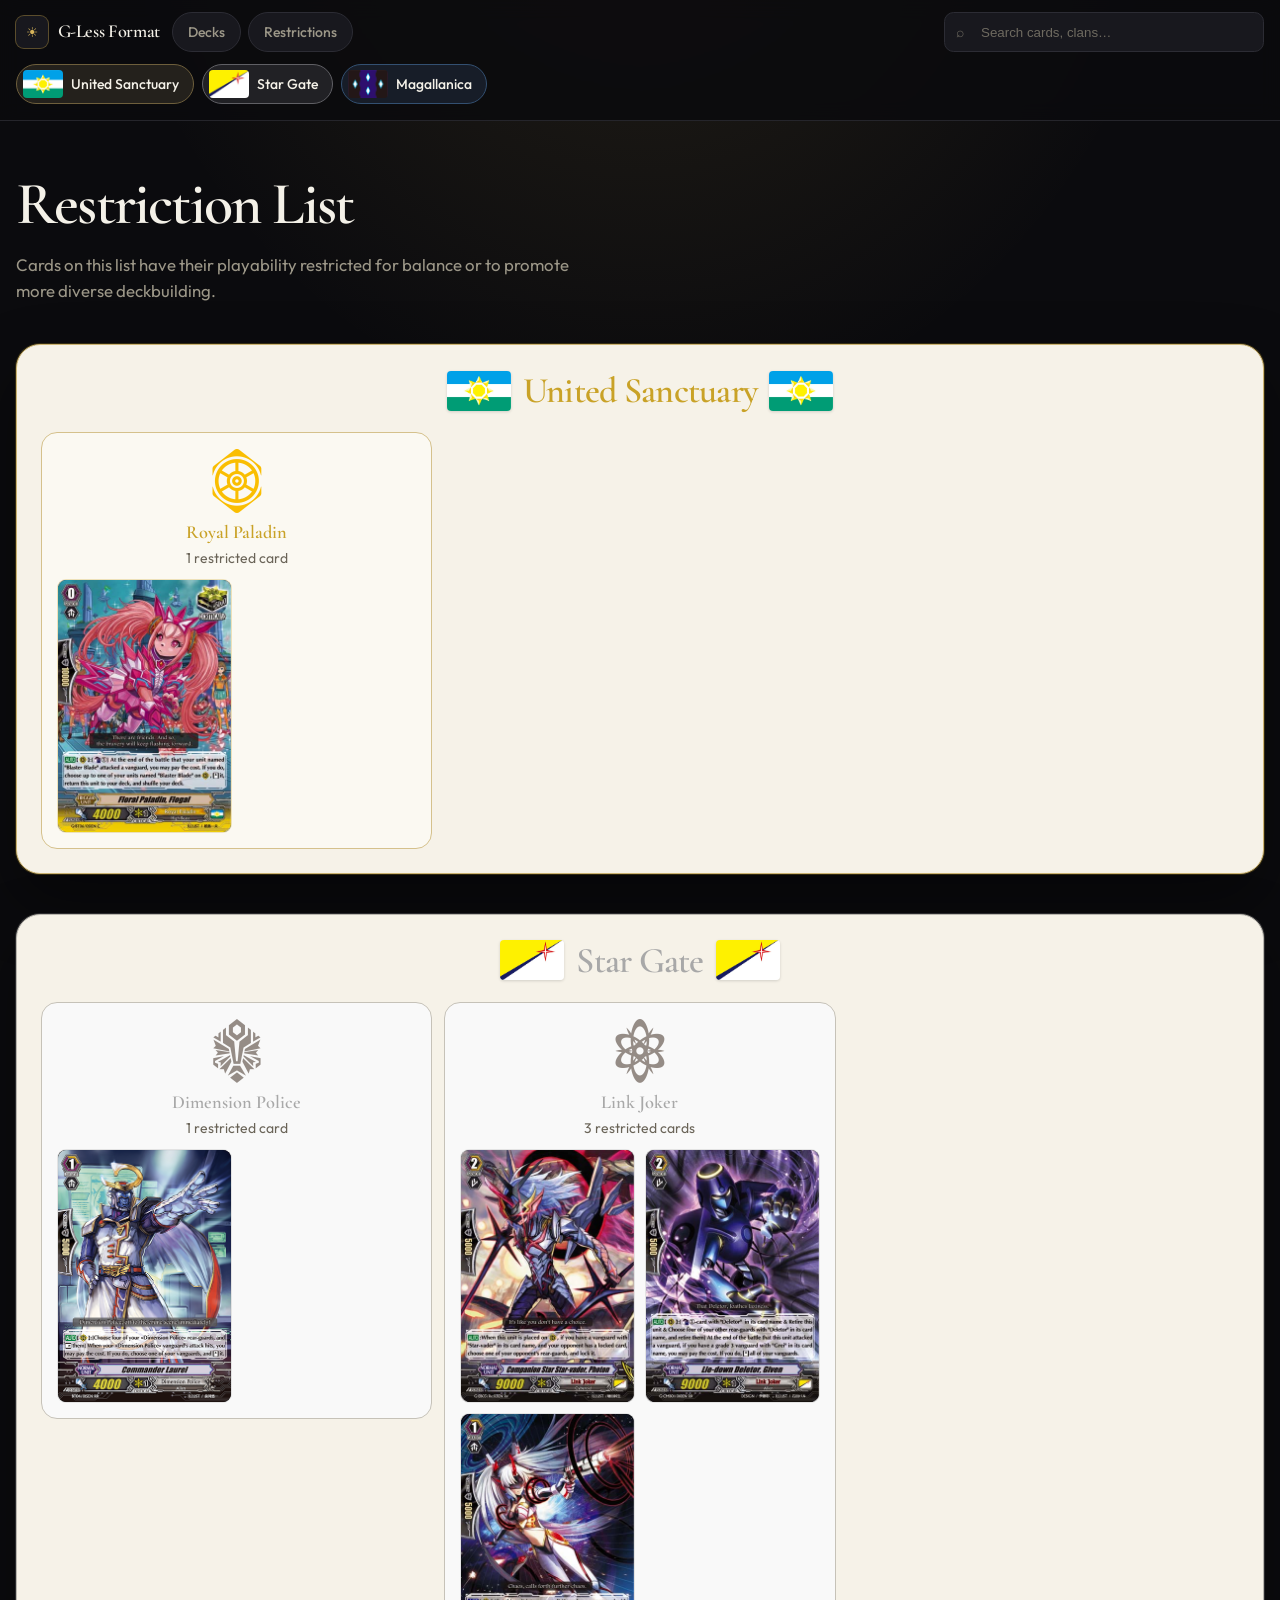
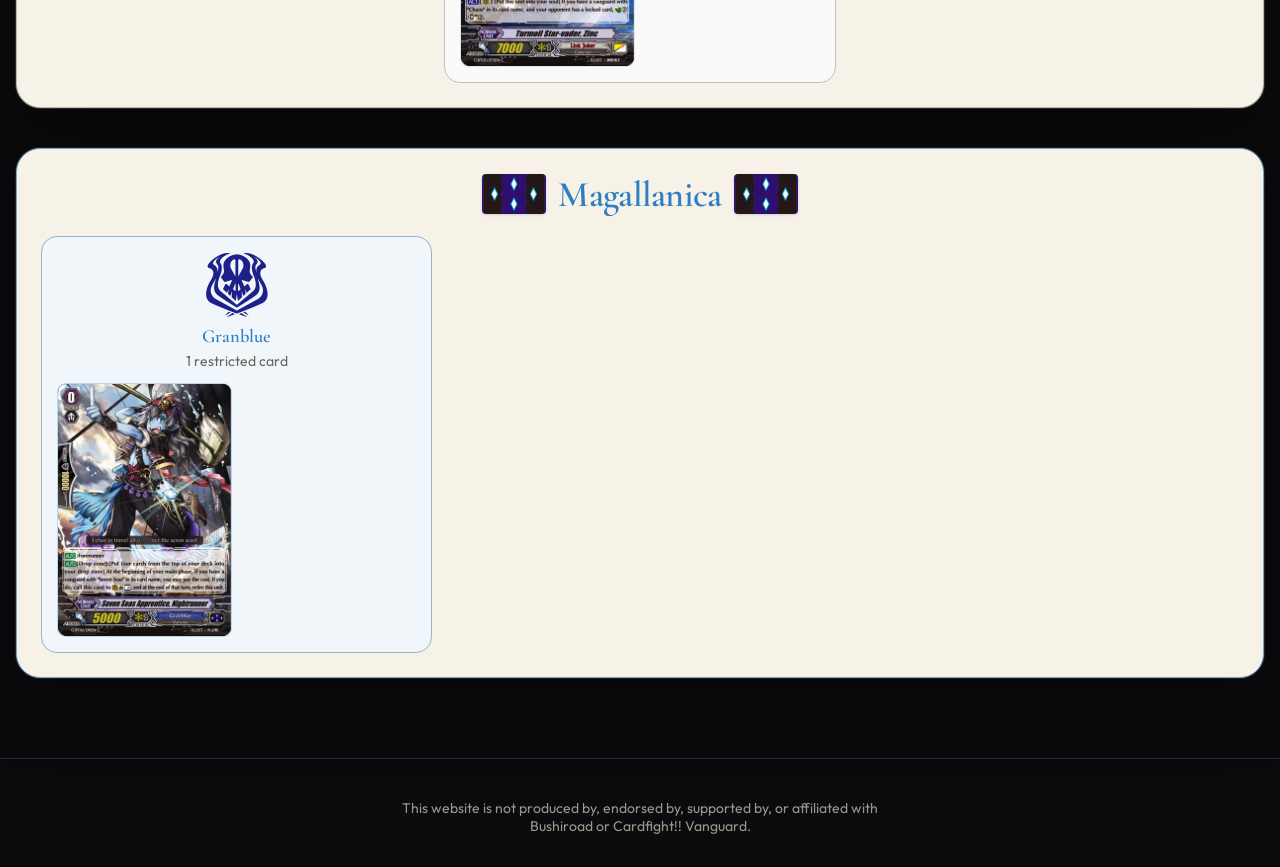
==== restrictions.html @ 9d72dbf8 "Banlist" ====
<!DOCTYPE html>
<html lang="en">
<head>
  <meta charset="utf-8" />
  <meta name="viewport" content="width=device-width, initial-scale=1" />
  <title>Restriction List · G-Less Format</title>
  <meta name="description" content="Cards on this list have their playability restricted for balance or to promote more diverse deckbuilding." />
  <link rel="preconnect" href="https://fonts.googleapis.com" />
  <link rel="preconnect" href="https://fonts.gstatic.com" crossorigin />
  <link href="https://fonts.googleapis.com/css2?family=Cormorant+Garamond:wght@500;600;700&family=Outfit:wght@400;500;600&display=swap" rel="stylesheet" />
  <link rel="stylesheet" href="styles.css" />
</head>
<body data-page="restrictions">
  <a class="sr-only" href="#catalog">Skip to restriction list</a>

  <header class="site-header">
    <div class="header-inner">
      <div class="header-top">
        <a class="brand" href="index.html">
          <span class="brand-mark" aria-hidden="true">☀</span>
          <span>
            <span class="brand-title">G-Less Format</span>
          </span>
        </a>
        <nav class="page-nav" aria-label="Site">
          <a class="page-link" href="index.html" data-active="false">Decks</a>
          <a class="page-link" href="restrictions.html" data-active="true">Restrictions</a>
        </nav>
        <label class="search-wrap">
          <span class="sr-only">Search cards</span>
          <span class="search-icon" aria-hidden="true">⌕</span>
          <input id="search" type="search" placeholder="Search cards, clans…" autocomplete="off" />
          <button type="button" id="search-clear" class="search-clear" aria-label="Clear search">×</button>
        </label>
      </div>
      <nav class="nation-nav" aria-label="Nations">
        <a class="nation-chip" href="#united-sanctuary" data-nation="united-sanctuary" data-active="false"><img src="art/nations/united-sanctuary.png" alt="" /><span>United Sanctuary</span></a>
        <a class="nation-chip" href="#star-gate" data-nation="star-gate" data-active="false"><img src="art/nations/star-gate.png" alt="" /><span>Star Gate</span></a>
        <a class="nation-chip" href="#magallanica" data-nation="magallanica" data-active="false"><img src="art/nations/magallanica.png" alt="" /><span>Magallanica</span></a>
      </nav>
    </div>
  </header>

  <main>
    <section class="hero" id="hero">
      <h1 id="top">Restriction List</h1>
      <p class="hero-lead">
        Cards on this list have their playability restricted for balance or to promote more diverse deckbuilding.
      </p>
    </section>

    <div class="catalog" id="catalog">
      <p id="search-status" class="search-status" aria-live="polite"></p>
      <div id="empty-state" class="empty">
        <h2>No matching cards</h2>
        <p>Try another name, clan, or restriction.</p>
        <button type="button" id="reset-search">Reset search</button>
      </div>

      <!-- ========== United Sanctuary ========== -->
      <section class="nation-page" id="united-sanctuary" data-nation="united-sanctuary">
        <header class="nation-heading">
          <img src="art/nations/united-sanctuary.png" alt="" />
          <h2>United Sanctuary</h2>
          <img src="art/nations/united-sanctuary.png" alt="" />
        </header>
        <div class="clan-grid">
          <article class="clan" data-clan="royal-paladin">
            <div class="clan-head">
              <img src="art/emblems/royal-paladin.png" alt="" />
              <h3>Royal Paladin</h3>
              <p>1 restricted card</p>
            </div>
            <div class="restrict-grid">
              <article class="restriction-cell" data-name="Floral Paladin, Flogal">
                <button type="button" class="restrict-tile" aria-expanded="false" aria-controls="status-flogal">
                  <img src="art/cards/floral-paladin-flogal.png" alt="Floral Paladin, Flogal" loading="lazy" />
                </button>
                <div class="status-drawer" id="status-flogal">
                  <div class="status-drawer-inner">
                    <div class="status-window">
                      <p class="status-kicker">Conditional include</p>
                      <p class="status-copy">Can only be included if all grade 3 cards in the deck have "Blaster" or "Alfred" in their card names.</p>
                    </div>
                  </div>
                </div>
              </article>
            </div>
          </article>
        </div>
      </section>

      <!-- ========== Star Gate ========== -->
      <section class="nation-page" id="star-gate" data-nation="star-gate">
        <header class="nation-heading">
          <img src="art/nations/star-gate.png" alt="" />
          <h2>Star Gate</h2>
          <img src="art/nations/star-gate.png" alt="" />
        </header>
        <div class="clan-grid">

          <article class="clan" data-clan="dimension-police">
            <div class="clan-head">
              <img src="art/emblems/dimension-police.png" alt="" />
              <h3>Dimension Police</h3>
              <p>1 restricted card</p>
            </div>
            <div class="restrict-grid">
              <article class="restriction-cell" data-name="Commander Laurel">
                <button type="button" class="restrict-tile" aria-expanded="false" aria-controls="status-laurel">
                  <img src="art/cards/commander-laurel.png" alt="Commander Laurel" loading="lazy" />
                </button>
                <div class="status-drawer" id="status-laurel">
                  <div class="status-drawer-inner">
                    <div class="status-window">
                      <p class="status-kicker">Copy limit</p>
                      <p class="status-copy">Restricted to 1 per deck.</p>
                    </div>
                  </div>
                </div>
              </article>
            </div>
          </article>

          <article class="clan" data-clan="link-joker">
            <div class="clan-head">
              <img src="art/emblems/link-joker.png" alt="" />
              <h3>Link Joker</h3>
              <p>3 restricted cards</p>
            </div>
            <div class="restrict-grid">
              <article class="restriction-cell" data-name="Companion Star Star-vader, Photon">
                <button type="button" class="restrict-tile" aria-expanded="false" aria-controls="status-photon">
                  <img src="art/cards/companion-star-star-vader-photon.png" alt="Companion Star Star-vader, Photon" loading="lazy" />
                </button>
                <div class="status-drawer" id="status-photon">
                  <div class="status-drawer-inner">
                    <div class="status-window">
                      <p class="status-kicker">Copy limit</p>
                      <p class="status-copy">Restricted to 1 per deck.</p>
                    </div>
                  </div>
                </div>
              </article>

              <article class="restriction-cell" data-name="Lie-down Deletor, Given">
                <button type="button" class="restrict-tile" aria-expanded="false" aria-controls="status-given">
                  <img src="art/cards/lie-down-deletor-given.png" alt="Lie-down Deletor, Given" loading="lazy" />
                </button>
                <div class="status-drawer" id="status-given">
                  <div class="status-drawer-inner">
                    <div class="status-window">
                      <p class="status-kicker">Copy limit</p>
                      <p class="status-copy">Restricted to 1 per deck.</p>
                    </div>
                  </div>
                </div>
              </article>

              <article class="restriction-cell" data-name="Turmoil Star-vader, Zinc">
                <button type="button" class="restrict-tile" aria-expanded="false" aria-controls="status-zinc">
                  <img src="art/cards/turmoil-star-vader-zinc.png" alt="Turmoil Star-vader, Zinc" loading="lazy" />
                </button>
                <div class="status-drawer" id="status-zinc">
                  <div class="status-drawer-inner">
                    <div class="status-window">
                      <p class="status-kicker">Copy limit</p>
                      <p class="status-copy">Restricted to 1 per deck.</p>
                    </div>
                  </div>
                </div>
              </article>
            </div>
          </article>
        </div>
      </section>

      <!-- ========== Magallanica ========== -->
      <section class="nation-page" id="magallanica" data-nation="magallanica">
        <header class="nation-heading">
          <img src="art/nations/magallanica.png" alt="" />
          <h2>Magallanica</h2>
          <img src="art/nations/magallanica.png" alt="" />
        </header>
        <div class="clan-grid">
          <article class="clan" data-clan="granblue">
            <div class="clan-head">
              <img src="art/emblems/granblue.png" alt="" />
              <h3>Granblue</h3>
              <p>1 restricted card</p>
            </div>
            <div class="restrict-grid">
              <article class="restriction-cell" data-name="Seven Seas Apprentice, Nightrunner">
                <button type="button" class="restrict-tile" aria-expanded="false" aria-controls="status-nightrunner">
                  <img src="art/cards/seven-seas-apprentice-nightrunner.png" alt="Seven Seas Apprentice, Nightrunner" loading="lazy" />
                </button>
                <div class="status-drawer" id="status-nightrunner">
                  <div class="status-drawer-inner">
                    <div class="status-window">
                      <p class="status-kicker">Copy limit</p>
                      <p class="status-copy">Restricted to 1 per deck.</p>
                    </div>
                  </div>
                </div>
              </article>
            </div>
          </article>
        </div>
      </section>

    </div>
  </main>

  <footer class="site-footer">
    <p class="foot-note">
      This website is not produced by, endorsed by, supported by, or affiliated with Bushiroad or Cardfight!! Vanguard.
    </p>
  </footer>

  <script src="app.js"></script>
</body>
</html>
---- styles.css ----
/* ============================================================
   G-Less Deck Compendium — styles
   Edit colors in :root. Nation colors use --nation on each page.
   ============================================================ */

:root {
  --bg: #0b0b0e;
  --bg-elevated: #121216;
  --surface: #18181e;
  --fg: #f4f1e8;
  --muted: #9c9788;
  --faint: #6e6a60;
  --line: #2c2c34;
  --gold: #d7b45a;
  --page: #f6f2e8;
  --page-ink: #1c1914;
  --page-muted: #6a6458;

  --us: #c9a227;
  --de: #d63c32;
  --sg: #a8a8a8;
  --dz: #8e4eae;
  --mag: #2f7ec4;
  --zoo: #3e9a4e;

  --font-display: "Cormorant Garamond", "Palatino Linotype", Palatino, serif;
  --font-sans: "Outfit", system-ui, sans-serif;
  --radius: 16px;
  --ease: cubic-bezier(0.22, 1, 0.36, 1);
}

*,
*::before,
*::after {
  box-sizing: border-box;
}

html {
  scroll-behavior: smooth;
  -webkit-font-smoothing: antialiased;
}

body {
  margin: 0;
  min-height: 100dvh;
  font-family: var(--font-sans);
  background: var(--bg);
  color: var(--fg);
  background-image:
    radial-gradient(ellipse 80% 50% at 50% -10%, color-mix(in oklab, var(--gold) 14%, transparent), transparent 55%);
}

img {
  max-width: 100%;
  display: block;
  -webkit-user-drag: none;
  user-select: none;
  -webkit-user-select: none;
}

a {
  color: inherit;
  text-decoration: none;
}

button {
  font: inherit;
  cursor: pointer;
}

.sr-only {
  position: absolute;
  width: 1px;
  height: 1px;
  padding: 0;
  margin: -1px;
  overflow: hidden;
  clip: rect(0, 0, 0, 0);
  border: 0;
}

/* ---------- Header ---------- */

.site-header {
  position: sticky;
  top: 0;
  z-index: 30;
  border-bottom: 1px solid color-mix(in oklab, var(--line) 80%, transparent);
  background: color-mix(in oklab, var(--bg) 85%, transparent);
  backdrop-filter: blur(10px);
}

.header-inner {
  max-width: 80rem;
  margin: 0 auto;
  padding: 0.75rem 1rem;
  display: flex;
  flex-direction: column;
  gap: 0.75rem;
}

.header-top {
  display: flex;
  align-items: center;
  gap: 0.75rem;
}

.brand {
  display: flex;
  align-items: center;
  gap: 0.6rem;
  min-width: 0;
}

.brand-mark {
  width: 2rem;
  height: 2rem;
  border-radius: 0.5rem;
  background: var(--surface);
  box-shadow: 0 0 0 1px color-mix(in oklab, var(--gold) 40%, transparent);
  display: grid;
  place-items: center;
  font-size: 0.85rem;
  color: var(--gold);
}

.brand-title {
  font-family: var(--font-display);
  font-weight: 600;
  font-size: 1.15rem;
  line-height: 1.15;
  letter-spacing: -0.02em;
}

.brand-sub {
  display: none;
  font-size: 0.75rem;
  color: var(--muted);
}

@media (min-width: 640px) {
  .brand-sub { display: block; }
}

.search-wrap {
  position: relative;
  margin-left: auto;
  flex: 1;
  min-width: 0;
  max-width: 20rem;
}

.search-wrap input {
  width: 100%;
  height: 2.5rem;
  border-radius: 0.6rem;
  border: 1px solid var(--line);
  background: var(--surface);
  color: var(--fg);
  padding: 0 2.25rem 0 2.25rem;
  outline: none;
}

.search-wrap input:focus {
  border-color: color-mix(in oklab, var(--gold) 60%, transparent);
  box-shadow: 0 0 0 2px color-mix(in oklab, var(--gold) 25%, transparent);
}

.search-wrap input::placeholder {
  color: var(--faint);
}

.search-icon {
  position: absolute;
  left: 0.75rem;
  top: 50%;
  transform: translateY(-50%);
  color: var(--faint);
  pointer-events: none;
  font-size: 0.9rem;
}

.search-clear {
  position: absolute;
  right: 0.4rem;
  top: 50%;
  transform: translateY(-50%);
  width: 1.75rem;
  height: 1.75rem;
  border: 0;
  border-radius: 0.4rem;
  background: transparent;
  color: var(--muted);
  display: none;
  place-items: center;
}

.search-clear.visible {
  display: grid;
}

.nation-nav {
  display: flex;
  gap: 0.5rem;
  overflow-x: auto;
  padding-bottom: 0.25rem;
  -webkit-overflow-scrolling: touch;
}

.nation-chip {
  user-select: none;
  -webkit-user-select: none;
  display: inline-flex;
  align-items: center;
  gap: 0.5rem;
  height: 2.5rem;
  flex-shrink: 0;
  padding: 0 0.9rem 0 0.35rem;
  border-radius: 999px;
  border: 1px solid color-mix(in oklab, var(--nation) 45%, var(--line));
  background: color-mix(in oklab, var(--nation) 12%, var(--bg-elevated));
  color: var(--fg);
  font-size: 0.875rem;
  font-weight: 500;
  transition: box-shadow 150ms var(--ease), border-color 150ms var(--ease);
}

.nation-chip img {
  height: 1.75rem;
  width: 2.5rem;
  object-fit: cover;
  border-radius: 0.25rem;
  -webkit-user-drag: none;
  pointer-events: none;
}

/* Hover only on fine pointers — avoids sticky dual-glow after fast taps */
@media (hover: hover) and (pointer: fine) {
  .nation-chip:hover {
    border-color: color-mix(in oklab, var(--nation) 80%, white);
    box-shadow: 0 0 18px color-mix(in oklab, var(--nation) 40%, transparent);
  }
}

.nation-chip:focus {
  outline: none;
}

.nation-chip:focus-visible {
  outline: 2px solid color-mix(in oklab, var(--nation) 70%, white);
  outline-offset: 2px;
}

.nation-chip[data-active="true"] {
  border-color: var(--nation);
  background: color-mix(in oklab, var(--nation) 22%, var(--bg-elevated));
  box-shadow: 0 0 20px color-mix(in oklab, var(--nation) 35%, transparent);
}

.nation-chip[data-active="true"]:focus-visible {
  outline-color: var(--nation);
}

.chip-all {
  --nation: var(--gold);
  padding-left: 0.9rem;
}

/* Nation color hooks on chips / pages */
[data-nation="united-sanctuary"] { --nation: var(--us); }
[data-nation="dragon-empire"] { --nation: var(--de); }
[data-nation="star-gate"] { --nation: var(--sg); }
[data-nation="dark-zone"] { --nation: var(--dz); }
[data-nation="magallanica"] { --nation: var(--mag); }
[data-nation="zoo"] { --nation: var(--zoo); }

/* ---------- Hero ---------- */

.hero {
  max-width: 80rem;
  margin: 0 auto;
  padding: 2.5rem 1rem 1rem;
}

.hero-kicker {
  margin: 0;
  font-size: 0.75rem;
  font-weight: 500;
  letter-spacing: 0.2em;
  text-transform: uppercase;
  color: var(--gold);
}

.hero h1 {
  margin: 0.75rem 0 0;
  font-family: var(--font-display);
  font-weight: 600;
  font-size: clamp(2.25rem, 5vw, 3.75rem);
  line-height: 1.05;
  letter-spacing: -0.03em;
  text-wrap: balance;
}

.hero-lead {
  margin: 1rem 0 0;
  max-width: 36rem;
  color: var(--muted);
  font-size: 1.05rem;
  line-height: 1.55;
}

.stats {
  display: grid;
  grid-template-columns: repeat(3, minmax(0, 1fr));
  gap: 1rem;
  max-width: 28rem;
  margin-top: 2rem;
  padding-top: 1.5rem;
  border-top: 1px solid var(--line);
}

.stats dt {
  margin: 0;
  font-size: 0.7rem;
  letter-spacing: 0.12em;
  text-transform: uppercase;
  color: var(--faint);
}

.stats dd {
  margin: 0.15rem 0 0;
  font-family: var(--font-display);
  font-size: 1.85rem;
  font-weight: 600;
  color: var(--gold);
}

/* ---------- Catalog ---------- */

.catalog {
  max-width: 80rem;
  margin: 0 auto;
  padding: 1.5rem 1rem 5rem;
  display: flex;
  flex-direction: column;
  gap: 2.5rem;
}

.search-status {
  margin: 0 0 -1rem;
  font-size: 0.9rem;
  color: var(--muted);
  display: none;
}

.search-status.visible {
  display: block;
}

.nation-page {
  /*--nation: var(--gold);*/
  -webkit-user-select: none;
  user-select: none;
  scroll-margin-top: 9rem;
  background: var(--page);
  color: var(--page-ink);
  border: 1px solid color-mix(in oklab, var(--nation) 55%, #cfc8b4);
  border-radius: 1.5rem;
  padding: 1rem;
  box-shadow:
    0 0 0 1px color-mix(in oklab, var(--nation) 22%, transparent),
    0 28px 64px rgba(0, 0, 0, 0.38);
}

@media (min-width: 640px) {
  .nation-page { padding: 1.5rem; }
}

.nation-heading {
  display: flex;
  align-items: center;
  justify-content: center;
  gap: 0.75rem;
  margin-bottom: 1.25rem;
}

.nation-heading img {
  height: 2.5rem;
  width: 4rem;
  object-fit: cover;
  border-radius: 0.25rem;
  box-shadow: 0 1px 3px rgba(0, 0, 0, 0.15);
  -webkit-user-drag: none;
  user-select: none;
  pointer-events: none;
}

.nation-heading img.flip {
  transform: scaleX(-1);
}

.nation-heading h2 {
  margin: 0;
  font-family: var(--font-display);
  font-weight: 600;
  font-size: clamp(1.5rem, 3vw, 2.25rem);
  letter-spacing: -0.02em;
  color: var(--nation);
  text-align: center;
}

.clan-grid {
  display: grid;
  grid-template-columns: 1fr;
  gap: 0.75rem;
  align-items: start;
}

@media (min-width: 640px) {
  .clan-grid { grid-template-columns: repeat(2, minmax(0, 1fr)); }
}

@media (min-width: 1024px) {
  .clan-grid { grid-template-columns: repeat(3, minmax(0, 1fr)); }
}

.clan {
  min-width: 0;
  background: color-mix(in oklab, var(--nation) 7%, white);
  border: 1px solid color-mix(in oklab, var(--nation) 42%, #ddd6c4);
  border-radius: 1rem;
  padding: 1rem;
}

.clan-head {
  display: flex;
  flex-direction: column;
  align-items: center;
  text-align: center;
  margin-bottom: 0.75rem;
}

.clan-head img {
  width: 4rem;
  height: 4rem;
  object-fit: contain;
  margin-bottom: 0.5rem;
  -webkit-user-drag: none;
  user-select: none;
  pointer-events: none;
}

.clan-head h3 {
  margin: 0;
  font-family: var(--font-display);
  font-size: 1.15rem;
  font-weight: 600;
  color: var(--nation);
  line-height: 1.2;
}

.clan-head p {
  margin: 0.35rem 0 0;
  font-size: 0.875rem;
  line-height: 1.4;
  color: var(--page-muted);
}

.deck-grid {
  display: grid;
  grid-template-columns: repeat(2, minmax(0, 1fr));
  gap: 0.6rem;
  padding: 0.15rem;
}

.deck-grid.single {
  grid-template-columns: 1fr;
}

/* ---------- Deck tiles + glow ---------- */

.deck-tile {
  text-decoration: none;
  color: inherit;
  user-select: none;
  -webkit-user-select: none;
  -webkit-user-drag: none;
  -webkit-touch-callout: none;
  position: relative;
  display: block;
  width: 100%;
  padding: 0;
  border: 0;
  border-radius: 0.5rem;
  overflow: hidden;
  isolation: isolate;
  background: #111;
  color: inherit;
  text-decoration: none;
  cursor: pointer;
  box-shadow: 0 0 0 1px color-mix(in oklab, var(--nation) 28%, transparent);
  transform: translateY(0) scale(1);
  transition:
    transform 250ms var(--ease),
    box-shadow 250ms var(--ease),
    filter 250ms var(--ease);
}

.deck-tile img {
  width: 100%;
  aspect-ratio: 1;
  object-fit: cover;
  pointer-events: none;
  -webkit-user-drag: none;
  user-select: none;
}

.deck-tile::after {
  content: "";
  position: absolute;
  inset: -30%;
  background: linear-gradient(
    115deg,
    transparent 40%,
    color-mix(in oklab, white 38%, var(--nation)) 50%,
    transparent 60%
  );
  transform: translateX(-80%) rotate(8deg);
  opacity: 0;
  pointer-events: none;
  transition: transform 520ms var(--ease), opacity 220ms ease;
}

@media (hover: hover) and (pointer: fine) {
  .deck-tile:hover,
  .deck-tile:focus-visible {
    z-index: 3;
    transform: translateY(-8px) scale(1.06);
    filter: brightness(1.08) saturate(1.12);
    outline: none;
    box-shadow:
      0 0 0 1.5px color-mix(in oklab, var(--nation) 80%, white),
      0 0 18px color-mix(in oklab, var(--nation) 75%, transparent),
      0 0 42px color-mix(in oklab, var(--nation) 50%, transparent),
      0 16px 28px rgba(0, 0, 0, 0.35);
  }

  .deck-tile:hover::after,
  .deck-tile:focus-visible::after {
    opacity: 1;
    transform: translateX(80%) rotate(8deg);
  }
}

.deck-tile:active {
  transform: translateY(-3px) scale(1.03);
}

/* ---------- Footer ---------- */

.site-footer {
  border-top: 1px solid var(--line);
  padding: 2rem 1rem;
  text-align: center;
}

.site-footer p {
  margin: 0;
}

.site-footer .foot-title {
  font-family: var(--font-display);
  font-size: 1.15rem;
  color: var(--gold);
}

.site-footer .foot-note {
  margin-top: 0.5rem;
  max-width: 32rem;
  margin-left: auto;
  margin-right: auto;
  font-size: 0.875rem;
  color: var(--muted);
}

.empty {
  display: none;
  text-align: center;
  padding: 3rem 1.5rem;
  border: 1px solid var(--line);
  border-radius: 1rem;
  background: var(--surface);
}

.empty.visible {
  display: block;
}

.empty h2 {
  margin: 0;
  font-family: var(--font-display);
  font-size: 1.5rem;
}

.empty p {
  margin: 0.5rem 0 0;
  color: var(--muted);
  font-size: 0.9rem;
}

.empty button {
  margin-top: 1.25rem;
  height: 2.5rem;
  padding: 0 1rem;
  border: 0;
  border-radius: 999px;
  background: var(--gold);
  color: var(--bg);
  font-weight: 500;
}

/* Hide sections/clans/decks when filtering */
.nation-page.is-hidden,
.clan.is-hidden,
.deck-tile.is-hidden {
  display: none !important;
}

@media (prefers-reduced-motion: reduce) {
  html { scroll-behavior: auto; }
  .deck-tile,
  .deck-tile::after,
  .nation-chip {
    transition: none !important;
  }
  .deck-tile:hover,
  .deck-tile:focus-visible,
  .deck-tile:active {
    transform: none;
    filter: none;
  }
}

/* ---------- Page nav (Decks / Restrictions) ---------- */

.header-top {
  flex-wrap: wrap;
}

.page-nav {
  display: flex;
  align-items: center;
  gap: 0.4rem;
  flex-shrink: 0;
}

.page-link {
  display: inline-flex;
  align-items: center;
  height: 2.5rem;
  padding: 0 0.95rem;
  border-radius: 999px;
  border: 1px solid var(--line);
  background: var(--surface);
  color: var(--muted);
  font-size: 0.875rem;
  font-weight: 500;
  transition:
    border-color 150ms var(--ease),
    color 150ms var(--ease),
    background 150ms var(--ease),
    box-shadow 150ms var(--ease);
}

.page-link[aria-current="page"] {
  color: var(--fg);
  border-color: color-mix(in oklab, var(--gold) 70%, var(--line));
  background: color-mix(in oklab, var(--gold) 16%, var(--bg-elevated));
  box-shadow: 0 0 16px color-mix(in oklab, var(--gold) 22%, transparent);
}

/* Don't leave a sticky focus glow after clicking a page link */
.page-link:focus:not(:focus-visible) {
  outline: none;
}

@media (hover: hover) and (pointer: fine) {
  .page-link:hover {
    color: var(--fg);
    border-color: color-mix(in oklab, var(--gold) 50%, var(--line));
  }
}

.page-link:focus-visible {
  outline: 2px solid color-mix(in oklab, var(--gold) 70%, white);
  outline-offset: 2px;
}

@media (max-width: 639px) {
  .search-wrap {
    flex-basis: 100%;
    max-width: none;
    margin-left: 0;
  }
}

/* ---------- Restriction tiles (image = full card) ---------- */
/* All rules here are restriction-only; decks page is unaffected.
   Tune growth with --restrict-scale only; the status panel tracks it. */

.restrict-grid {
  display: grid;
  grid-template-columns: repeat(2, minmax(0, 1fr));
  gap: 0.75rem;
  align-items: start;
}

@media (min-width: 640px) {
  .restrict-grid {
    grid-template-columns: repeat(auto-fill, minmax(9.5rem, 1fr));
  }
}

.restriction-cell {
  --restrict-scale: 1.85; /* ← change this to shrink/grow the enlarged card */
  --restrict-panel-gap: 0.65rem;
  display: flex;
  flex-direction: column;
  align-items: stretch;
  min-width: 0;
  position: relative;
  z-index: 1;
}

.restriction-cell:hover,
.restriction-cell:focus-within,
.restriction-cell.is-open {
  z-index: 20;
}

.restrict-tile {
  display: block;
  width: 100%;
  padding: 0;
  border: 0;
  border-radius: 0.5rem;
  overflow: hidden;
  background: #111;
  cursor: zoom-in;
  box-shadow: 0 0 0 1px color-mix(in oklab, var(--nation) 28%, transparent);
  transform: scale(1);
  transform-origin: top left;
  transition:
    transform 280ms var(--ease),
    box-shadow 280ms var(--ease),
    filter 280ms var(--ease);
}

.restrict-tile img {
  width: 100%;
  aspect-ratio: 59 / 86;
  object-fit: cover;
  object-position: center top;
  pointer-events: none;
  -webkit-user-drag: none;
  user-select: none;
}

@media (hover: hover) and (pointer: fine) {
  .restriction-cell:hover .restrict-tile,
  .restriction-cell:focus-within .restrict-tile {
    transform: scale(var(--restrict-scale));
    filter: brightness(1.04) saturate(1.06);
    outline: none;
    box-shadow:
      0 0 0 2px color-mix(in oklab, var(--nation) 80%, white),
      0 0 28px color-mix(in oklab, var(--nation) 50%, transparent),
      0 22px 40px rgba(0, 0, 0, 0.45);
  }
}

.restriction-cell.is-open .restrict-tile {
  transform: scale(var(--restrict-scale));
  filter: brightness(1.04) saturate(1.06);
  cursor: zoom-out;
  box-shadow:
    0 0 0 2px color-mix(in oklab, var(--nation) 80%, white),
    0 0 28px color-mix(in oklab, var(--nation) 50%, transparent),
    0 22px 40px rgba(0, 0, 0, 0.45);
}

.restrict-tile:focus-visible {
  outline: 2px solid color-mix(in oklab, var(--nation) 70%, white);
  outline-offset: 2px;
}

@media (max-width: 480px) {
  .restriction-cell {
    --restrict-scale: 1.55;
  }
}

/* ---- Status panel ----
   Desktop: always position:absolute so open/close never changes nation-page height.
   left/right offset = scale × 100% of the tile, so it tracks --restrict-scale. */

.status-drawer {
  display: grid;
  grid-template-rows: 0fr;
  transition: grid-template-rows 250ms var(--ease);
  pointer-events: none;
}

.status-drawer-inner {
  overflow: hidden;
  min-height: 0;
}

.status-window {
  padding: 0.65rem 0.75rem 0.7rem;
  border-radius: 0.65rem;
  background: #fffaf0;
  color: var(--page-ink);
  border: 1px solid color-mix(in oklab, var(--nation) 50%, #d9d0bc);
  box-shadow: 0 8px 20px rgba(0, 0, 0, 0.12);
}

.status-kicker {
  margin: 0;
  font-size: 0.68rem;
  letter-spacing: 0.14em;
  text-transform: uppercase;
  color: var(--nation);
  font-weight: 600;
}

.status-copy {
  margin: 0.25rem 0 0;
  font-size: 0.85rem;
  line-height: 1.4;
  color: var(--page-ink);
}

@media (min-width: 560px) {
  .status-drawer {
    position: absolute;
    top: 0;
    /* Panel sits just past the right edge of the scaled card */
    left: calc(var(--restrict-scale) * 100% + var(--restrict-panel-gap));
    width: min(15rem, 42vw);
    margin: 0;
    z-index: 25;
  }

  .restriction-cell.status-left .status-drawer {
    left: auto;
    right: calc(var(--restrict-scale) * 100% + var(--restrict-panel-gap));
  }

  .restriction-cell:hover .status-drawer,
  .restriction-cell:focus-within .status-drawer,
  .restriction-cell.is-open .status-drawer {
    grid-template-rows: 1fr;
    pointer-events: auto;
  }
}

@media (max-width: 559px) {
  .status-window {
    margin-top: 0.5rem;
  }

  .restriction-cell:hover .status-drawer,
  .restriction-cell:focus-within .status-drawer,
  .restriction-cell.is-open .status-drawer {
    grid-template-rows: 1fr;
    pointer-events: auto;
  }
}

.restriction-cell.is-hidden {
  display: none !important;
}

@media (prefers-reduced-motion: reduce) {
  .restrict-tile,
  .status-drawer,
  .page-link {
    transition: none !important;
  }
  .restriction-cell:hover .restrict-tile,
  .restriction-cell:focus-within .restrict-tile,
  .restriction-cell.is-open .restrict-tile {
    transform: none;
    filter: none;
  }
}
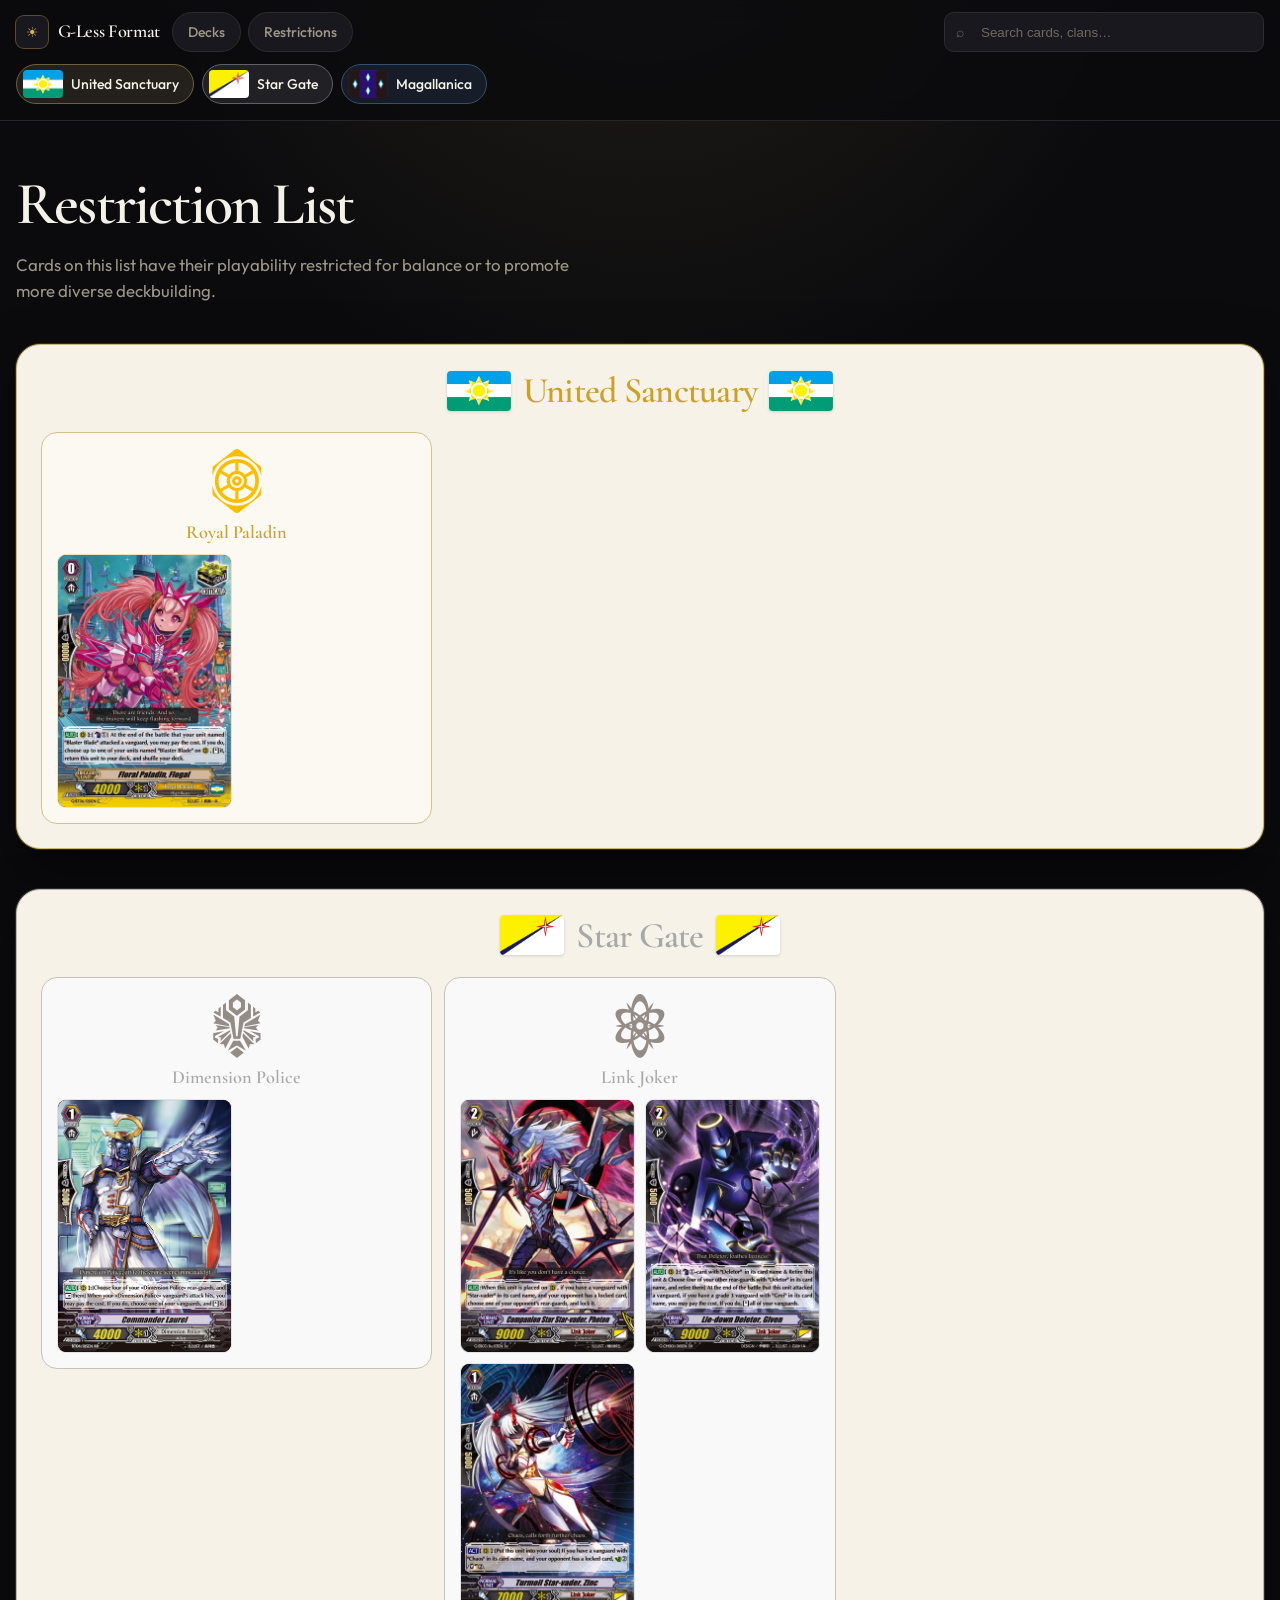
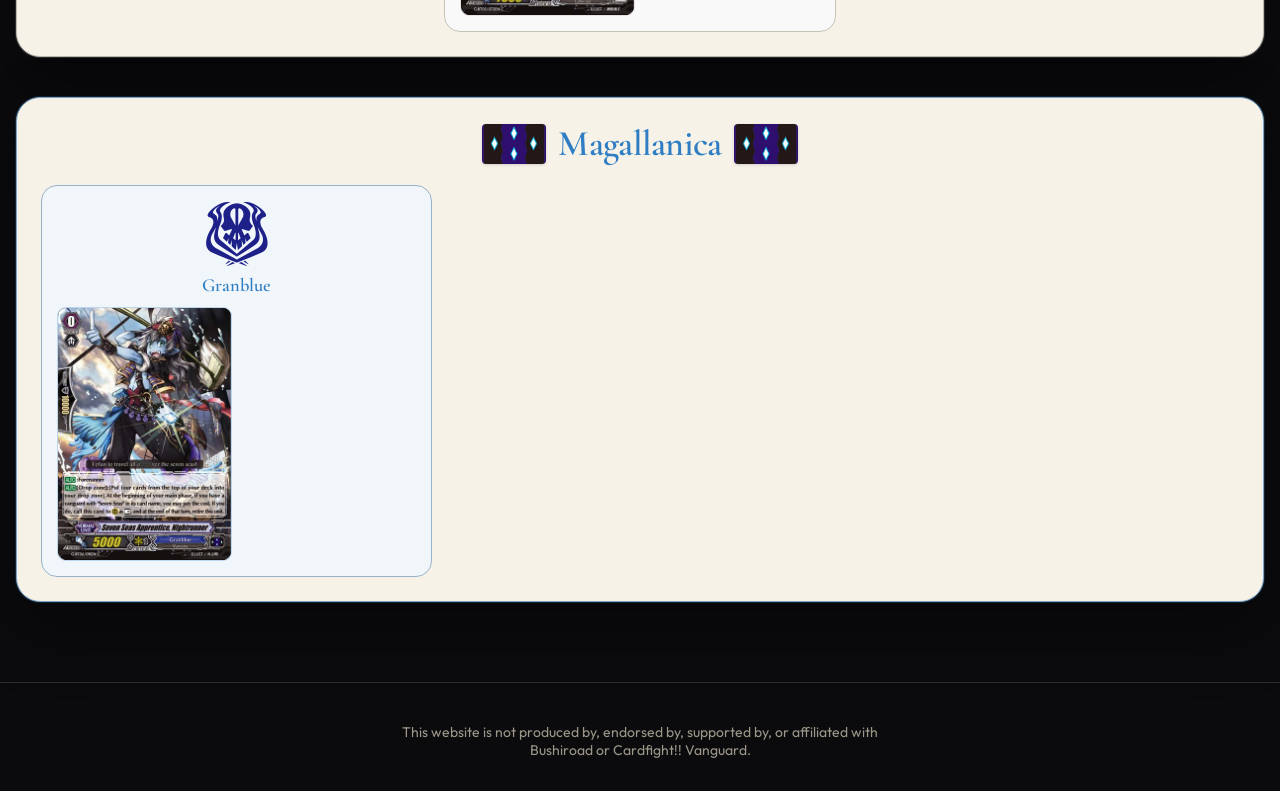
==== commit caaf9af7: "Update restrictions.html" ====
--- a/restrictions.html
+++ b/restrictions.html
@@ -69,7 +69,6 @@
             <div class="clan-head">
               <img src="art/emblems/royal-paladin.png" alt="" />
               <h3>Royal Paladin</h3>
-              <p>1 restricted card</p>
             </div>
             <div class="restrict-grid">
               <article class="restriction-cell" data-name="Floral Paladin, Flogal">
@@ -103,7 +102,6 @@
             <div class="clan-head">
               <img src="art/emblems/dimension-police.png" alt="" />
               <h3>Dimension Police</h3>
-              <p>1 restricted card</p>
             </div>
             <div class="restrict-grid">
               <article class="restriction-cell" data-name="Commander Laurel">
@@ -126,7 +124,6 @@
             <div class="clan-head">
               <img src="art/emblems/link-joker.png" alt="" />
               <h3>Link Joker</h3>
-              <p>3 restricted cards</p>
             </div>
             <div class="restrict-grid">
               <article class="restriction-cell" data-name="Companion Star Star-vader, Photon">
@@ -187,7 +184,6 @@
             <div class="clan-head">
               <img src="art/emblems/granblue.png" alt="" />
               <h3>Granblue</h3>
-              <p>1 restricted card</p>
             </div>
             <div class="restrict-grid">
               <article class="restriction-cell" data-name="Seven Seas Apprentice, Nightrunner">
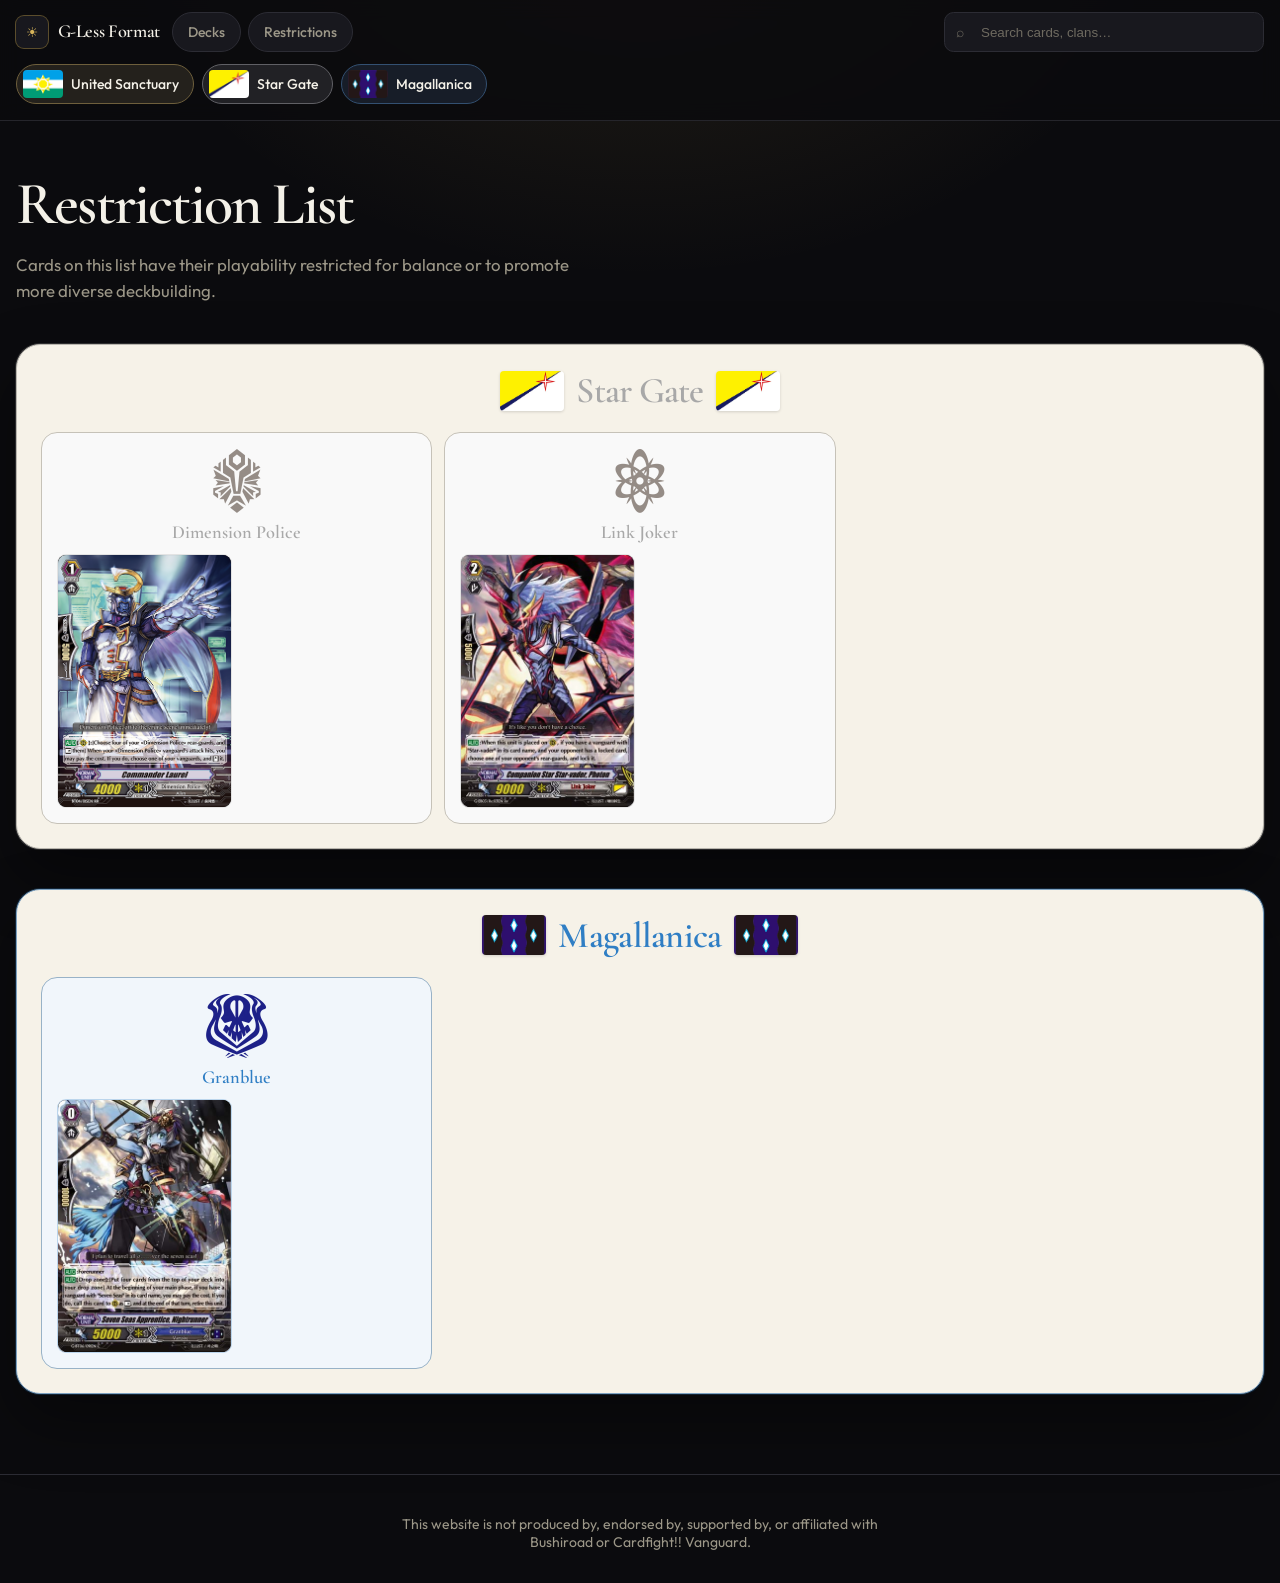
==== commit 9748b864: "Updates Vanquisher and Darkface updated -Removed Flogal, Given and Zinc" ====
--- a/restrictions.html
+++ b/restrictions.html
@@ -58,6 +58,7 @@
       </div>
 
       <!-- ========== United Sanctuary ========== -->
+<!--
       <section class="nation-page" id="united-sanctuary" data-nation="united-sanctuary">
         <header class="nation-heading">
           <img src="art/nations/united-sanctuary.png" alt="" />
@@ -88,7 +89,7 @@
           </article>
         </div>
       </section>
-
+-->
       <!-- ========== Star Gate ========== -->
       <section class="nation-page" id="star-gate" data-nation="star-gate">
         <header class="nation-heading">
@@ -140,7 +141,7 @@
                 </div>
               </article>
 
-              <article class="restriction-cell" data-name="Lie-down Deletor, Given">
+              <!--<article class="restriction-cell" data-name="Lie-down Deletor, Given">
                 <button type="button" class="restrict-tile" aria-expanded="false" aria-controls="status-given">
                   <img src="art/cards/lie-down-deletor-given.png" alt="Lie-down Deletor, Given" loading="lazy" />
                 </button>
@@ -152,9 +153,9 @@
                     </div>
                   </div>
                 </div>
-              </article>
-
-              <article class="restriction-cell" data-name="Turmoil Star-vader, Zinc">
+              </article>-->
+
+              <!--<article class="restriction-cell" data-name="Turmoil Star-vader, Zinc">
                 <button type="button" class="restrict-tile" aria-expanded="false" aria-controls="status-zinc">
                   <img src="art/cards/turmoil-star-vader-zinc.png" alt="Turmoil Star-vader, Zinc" loading="lazy" />
                 </button>
@@ -169,7 +170,7 @@
               </article>
             </div>
           </article>
-        </div>
+        </div>-->
       </section>
 
       <!-- ========== Magallanica ========== -->
